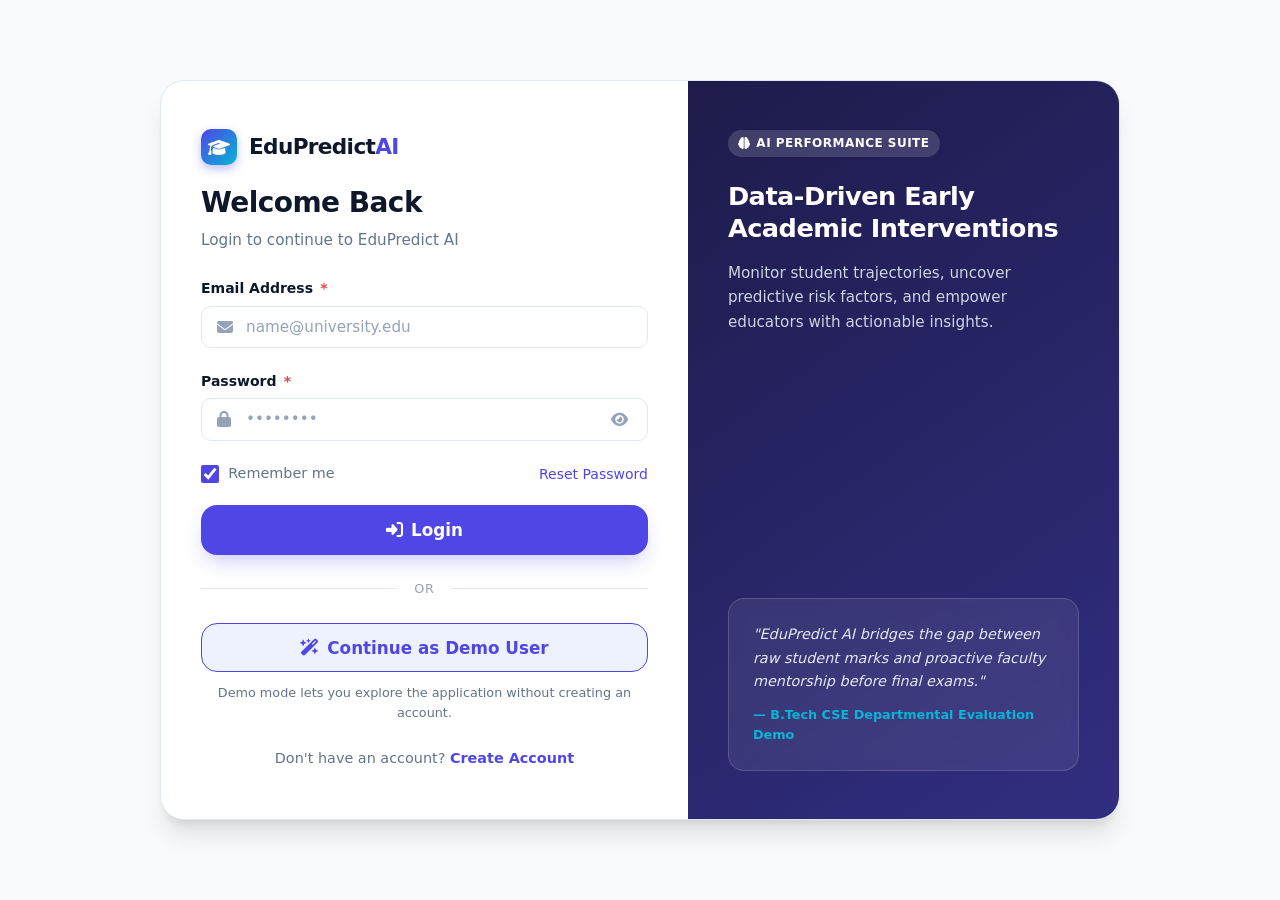
==== predict.html @ 9a70016c "Initial commit: Complete EduPredict AI platform with ML inference, persistent auth, dashboard, and d" ====
<!DOCTYPE html>
<html lang="en">
<head>
  <meta charset="UTF-8">
  <meta name="viewport" content="width=device-width, initial-scale=1.0">
  <meta name="description" content="EduPredict AI — Student Academic Performance Prediction Form">
  <title>Student Prediction — EduPredict AI</title>
  
  <!-- Typography & Icons -->
  <link rel="preconnect" href="https://fonts.googleapis.com">
  <link rel="preconnect" href="https://fonts.gstatic.com" crossorigin>
  <link href="https://fonts.googleapis.com/css2?family=Inter:wght@300;400;500;600;700&family=Outfit:wght@600;700;800&display=swap" rel="stylesheet">
  <link rel="stylesheet" href="https://cdnjs.cloudflare.com/ajax/libs/font-awesome/6.5.1/css/all.min.css">
  
  <!-- CSS Stylesheets -->
  <link rel="stylesheet" href="css/style.css">
  <link rel="stylesheet" href="css/dashboard.css">
</head>
<body>

  <div class="app-layout">
    
    <!-- Sidebar -->
    <aside class="app-sidebar">
      <div class="sidebar-header">
        <a href="index.html" class="brand-logo">
          <div class="brand-icon"><i class="fa-solid fa-graduation-cap"></i></div>
          <span>EduPredict<span class="highlight">AI</span></span>
        </a>
      </div>

      <nav class="sidebar-nav">
        <span class="nav-section-title">Main Menu</span>
        <a href="dashboard.html" class="sidebar-nav-item">
          <i class="fa-solid fa-chart-pie"></i>
          <span>Dashboard</span>
        </a>
        <a href="predict.html" class="sidebar-nav-item active">
          <i class="fa-solid fa-wand-magic-sparkles"></i>
          <span>New Prediction</span>
        </a>
        <a href="history.html" class="sidebar-nav-item">
          <i class="fa-solid fa-clock-rotate-left"></i>
          <span>Prediction History</span>
        </a>

        <span class="nav-section-title">Account & System</span>
        <a href="profile.html" class="sidebar-nav-item">
          <i class="fa-solid fa-user-gear"></i>
          <span>Profile & Settings</span>
        </a>
        <a href="about.html" class="sidebar-nav-item">
          <i class="fa-solid fa-circle-info"></i>
          <span>About Model</span>
        </a>
        <a href="login.html" class="sidebar-nav-item logout-trigger-btn">
          <i class="fa-solid fa-arrow-right-from-bracket"></i>
          <span>Logout</span>
        </a>
      </nav>

      <div class="sidebar-footer">
        <a href="profile.html" class="user-snippet" title="Click to view Account Details">
          <div class="user-avatar">SM</div>
          <div class="user-meta">
            <div class="user-meta-name user-display-name">Dr. Sarah Mitchell</div>
            <div class="user-meta-role user-display-role">Faculty Advisor</div>
          </div>
          <i class="fa-solid fa-chevron-right" style="font-size: 0.75rem; color: var(--text-muted); margin-left: auto;"></i>
        </a>
      </div>
    </aside>

    <!-- Main Form Content -->
    <main class="app-main">
      
      <!-- Topbar -->
      <header class="app-topbar">
        <div class="topbar-left">
          <button class="sidebar-toggle-btn" id="sidebarToggleBtn" aria-label="Toggle sidebar menu">
            <i class="fa-solid fa-bars"></i>
          </button>
          <div class="topbar-title">Student Performance Prediction</div>
        </div>

        <div class="topbar-right">
          <button class="theme-toggle-btn" aria-label="Toggle dark theme" title="Toggle Theme">
            <i class="fa-solid fa-moon"></i>
          </button>
          <a href="history.html" class="btn btn-secondary btn-sm">
            <i class="fa-solid fa-clock-rotate-left"></i> History
          </a>
        </div>
      </header>

      <!-- Form Content Container -->
      <div class="app-content">
        
        <div class="page-header">
          <div class="page-header-text">
            <div style="display: flex; align-items: center; gap: 0.75rem; margin-bottom: 0.35rem;">
              <h1>Student Performance Prediction</h1>
              <div id="mlBackendBadge" class="badge badge-pill badge-neutral" style="font-size: 0.75rem; display: inline-flex; align-items: center; gap: 0.4rem; padding: 0.25rem 0.65rem;">
                <i class="fa-solid fa-circle-notch fa-spin" style="font-size: 0.65rem;"></i> Checking ML Backend...
              </div>
            </div>
            <p>Input academic, demographic, and behavioral metrics to generate a Scikit-learn ML Exam Score prediction.</p>
          </div>
          
          <!-- Presets & Clear Controls -->
          <div style="display: flex; gap: 0.5rem; align-items: center; flex-wrap: wrap;">
            <span style="font-size: 0.8rem; color: var(--text-muted); font-weight: 600;">Demo Presets:</span>
            <button type="button" class="btn btn-secondary btn-sm" id="presetHighPerformer">
              <i class="fa-solid fa-star" style="color: var(--success);"></i> High Performer (90%+)
            </button>
            <button type="button" class="btn btn-secondary btn-sm" id="presetAveragePerformer">
              <i class="fa-solid fa-thumbs-up" style="color: var(--primary);"></i> Good Performer (75%+)
            </button>
            <button type="button" class="btn btn-secondary btn-sm" id="presetAtRisk">
              <i class="fa-solid fa-triangle-exclamation" style="color: var(--danger);"></i> Academic Support (&lt;60%)
            </button>
            <button type="button" class="btn btn-secondary btn-sm" id="presetClearToZero" style="color: var(--danger); border-color: rgba(239, 68, 68, 0.4); background: rgba(239, 68, 68, 0.06);">
              <i class="fa-solid fa-eraser"></i> Clear All / Set to Zero
            </button>
          </div>
        </div>

        <!-- 19-Feature Prediction Form -->
        <div class="prediction-form-card">
          <form id="predictionForm" novalidate>
            
            <!-- SECTION 1: STUDENT IDENTIFICATION & DEMOGRAPHICS -->
            <div class="form-section-block">
              <div class="section-block-title">
                <span class="section-badge">1</span>
                <span>Student Identity & Demographics</span>
              </div>
              <div class="section-block-subtitle">Student identification for record keeping and gender feature</div>

              <div class="form-grid-3">
                <div class="form-group">
                  <label for="studentName" class="form-label">Student Full Name <span class="required">*</span></label>
                  <div class="input-icon-wrapper">
                    <i class="fa-solid fa-user input-icon"></i>
                    <input type="text" id="studentName" class="form-control" placeholder="Enter student full name (e.g. Sophia Chen)" required>
                  </div>
                  <div class="invalid-feedback">Student name must be at least 2 characters.</div>
                </div>

                <div class="form-group">
                  <label for="gradeClass" class="form-label">Class / Semester <span class="required">*</span></label>
                  <div class="input-icon-wrapper">
                    <i class="fa-solid fa-graduation-cap input-icon"></i>
                    <input type="text" id="gradeClass" class="form-control" placeholder="e.g. B.Tech CSE - 6th Sem" required>
                  </div>
                  <div class="invalid-feedback">Please provide the grade or semester.</div>
                </div>

                <div class="form-group">
                  <label for="Gender" class="form-label">Gender (Feature 19) <span class="required">*</span></label>
                  <select id="Gender" class="form-control" required>
                    <option value="Female">Female</option>
                    <option value="Male" selected>Male</option>
                  </select>
                  <span class="form-helper">Demographic attribute</span>
                </div>
              </div>
            </div>

            <!-- SECTION 2: ACADEMIC & TIME ALLOCATION METRICS -->
            <div class="form-section-block">
              <div class="section-block-title">
                <span class="section-badge">2</span>
                <span>Core Academic & Time Allocation Metrics</span>
              </div>
              <div class="section-block-subtitle">Quantitative inputs evaluated by the ML regression engine</div>

              <div class="form-grid-3">
                <!-- 1. Hours Studied -->
                <div class="form-group">
                  <div class="range-slider-header">
                    <label for="Hours_Studied" class="form-label" style="margin-bottom: 0;">Hours Studied (Weekly) <span class="required">*</span></label>
                    <span class="slider-val-display" id="studyTimeDisplay">0 hrs/week</span>
                  </div>
                  <input type="range" id="studyTimeRange" class="custom-range-slider" min="0" max="50" value="0">
                  <input type="number" id="Hours_Studied" class="form-control" min="0" max="50" value="0" style="margin-top: 0.5rem;" required>
                  <span class="form-helper">Self-study hours outside lectures (0 - 50 hrs/wk)</span>
                  <div class="invalid-feedback">Hours studied must be between 0 and 50.</div>
                </div>

                <!-- 2. Attendance -->
                <div class="form-group">
                  <div class="range-slider-header">
                    <label for="Attendance" class="form-label" style="margin-bottom: 0;">Attendance (%) <span class="required">*</span></label>
                    <span class="slider-val-display" id="attendanceDisplay">0%</span>
                  </div>
                  <input type="range" id="attendanceRange" class="custom-range-slider" min="0" max="100" value="0">
                  <input type="number" id="Attendance" class="form-control" min="0" max="100" value="0" style="margin-top: 0.5rem;" required>
                  <span class="form-helper">Lecture attendance percentage (0 - 100%)</span>
                  <div class="invalid-feedback">Attendance must be between 0% and 100%.</div>
                </div>

                <!-- 7. Previous Scores -->
                <div class="form-group">
                  <div class="range-slider-header">
                    <label for="Previous_Scores" class="form-label" style="margin-bottom: 0;">Previous Scores (%) <span class="required">*</span></label>
                    <span class="slider-val-display" id="previousScoreDisplay">0%</span>
                  </div>
                  <input type="range" id="previousScoreRange" class="custom-range-slider" min="0" max="100" value="0">
                  <input type="number" id="Previous_Scores" class="form-control" min="0" max="100" value="0" style="margin-top: 0.5rem;" required>
                  <span class="form-helper">Prior examination/prerequisite score (0 - 100)</span>
                  <div class="invalid-feedback">Score must be between 0 and 100.</div>
                </div>
              </div>

              <div class="form-grid-3">
                <!-- 10. Tutoring Sessions -->
                <div class="form-group">
                  <label for="Tutoring_Sessions" class="form-label">Tutoring Sessions / Month <span class="required">*</span></label>
                  <input type="number" id="Tutoring_Sessions" class="form-control" min="0" max="10" value="0" required>
                  <span class="form-helper">Monthly remedial or tutoring hours (0 - 10)</span>
                  <div class="invalid-feedback">Enter a number between 0 and 10.</div>
                </div>
                  <span class="form-helper">Monthly remedial or tutoring hours (0 - 10)</span>
                  <div class="invalid-feedback">Enter a number between 0 and 10.</div>
                </div>

                <!-- 6. Sleep Hours -->
                <div class="form-group">
                  <label for="Sleep_Hours" class="form-label">Sleep Hours / Day <span class="required">*</span></label>
                  <input type="number" id="Sleep_Hours" class="form-control" min="4" max="12" step="0.5" value="7.5" required>
                  <span class="form-helper">Daily sleep duration (4 - 12 hours)</span>
                  <div class="invalid-feedback">Sleep hours must be between 4 and 12.</div>
                </div>

                <!-- 15. Physical Activity -->
                <div class="form-group">
                  <label for="Physical_Activity" class="form-label">Physical Activity (hrs/wk) <span class="required">*</span></label>
                  <input type="number" id="Physical_Activity" class="form-control" min="0" max="20" step="0.5" value="5.0" required>
                  <span class="form-helper">Weekly sports and exercise hours (0 - 20)</span>
                  <div class="invalid-feedback">Enter hours between 0 and 20.</div>
                </div>
              </div>
            </div>

            <!-- SECTION 3: LEARNING ENVIRONMENT & INSTITUTIONAL FACTORS -->
            <div class="form-section-block">
              <div class="section-block-title">
                <span class="section-badge">3</span>
                <span>Learning Environment & Institutional Quality</span>
              </div>
              <div class="section-block-subtitle">Resources, teacher quality, school type, and internet accessibility</div>

              <div class="form-grid-4">
                <!-- 4. Access to Resources -->
                <div class="form-group">
                  <label for="Access_to_Resources" class="form-label">Access to Resources <span class="required">*</span></label>
                  <select id="Access_to_Resources" class="form-control" required>
                    <option value="High" selected>High (Books, Labs, Tools)</option>
                    <option value="Medium">Medium (Standard)</option>
                    <option value="Low">Low (Restricted)</option>
                  </select>
                </div>

                <!-- 12. Teacher Quality -->
                <div class="form-group">
                  <label for="Teacher_Quality" class="form-label">Teacher Quality <span class="required">*</span></label>
                  <select id="Teacher_Quality" class="form-control" required>
                    <option value="High" selected>High (Experienced Faculty)</option>
                    <option value="Medium">Medium (Standard)</option>
                    <option value="Low">Low (Limited Support)</option>
                  </select>
                </div>

                <!-- 13. School Type -->
                <div class="form-group">
                  <label for="School_Type" class="form-label">School Type <span class="required">*</span></label>
                  <select id="School_Type" class="form-control" required>
                    <option value="Public">Public</option>
                    <option value="Private" selected>Private</option>
                  </select>
                </div>

                <!-- 9. Internet Access -->
                <div class="form-group">
                  <label for="Internet_Access" class="form-label">Internet Access <span class="required">*</span></label>
                  <select id="Internet_Access" class="form-control" required>
                    <option value="Yes" selected>Yes (High Speed)</option>
                    <option value="No">No (Limited/None)</option>
                  </select>
                </div>
              </div>
            </div>

            <!-- SECTION 4: BEHAVIORAL & SOCIOECONOMIC FACTORS -->
            <div class="form-section-block">
              <div class="section-block-title">
                <span class="section-badge">4</span>
                <span>Behavioral, Support & Socioeconomic Factors</span>
              </div>
              <div class="section-block-subtitle">Motivation, family involvement, peer environment, and distance factors</div>

              <div class="form-grid-4">
                <!-- 8. Motivation Level -->
                <div class="form-group">
                  <label for="Motivation_Level" class="form-label">Motivation Level <span class="required">*</span></label>
                  <select id="Motivation_Level" class="form-control" required>
                    <option value="High" selected>High</option>
                    <option value="Medium">Medium</option>
                    <option value="Low">Low</option>
                  </select>
                </div>

                <!-- 3. Parental Involvement -->
                <div class="form-group">
                  <label for="Parental_Involvement" class="form-label">Parental Involvement <span class="required">*</span></label>
                  <select id="Parental_Involvement" class="form-control" required>
                    <option value="High" selected>High Support</option>
                    <option value="Medium">Medium Support</option>
                    <option value="Low">Low Support</option>
                  </select>
                </div>

                <!-- 17. Parental Education Level -->
                <div class="form-group">
                  <label for="Parental_Education_Level" class="form-label">Parent Education <span class="required">*</span></label>
                  <select id="Parental_Education_Level" class="form-control" required>
                    <option value="Postgraduate" selected>Postgraduate</option>
                    <option value="College">College</option>
                    <option value="High School">High School</option>
                  </select>
                </div>

                <!-- 11. Family Income -->
                <div class="form-group">
                  <label for="Family_Income" class="form-label">Family Income <span class="required">*</span></label>
                  <select id="Family_Income" class="form-control" required>
                    <option value="High">High</option>
                    <option value="Medium" selected>Medium</option>
                    <option value="Low">Low</option>
                  </select>
                </div>
              </div>

              <div class="form-grid-4" style="margin-top: 1rem;">
                <!-- 14. Peer Influence -->
                <div class="form-group">
                  <label for="Peer_Influence" class="form-label">Peer Influence <span class="required">*</span></label>
                  <select id="Peer_Influence" class="form-control" required>
                    <option value="Positive" selected>Positive (Study Group)</option>
                    <option value="Neutral">Neutral</option>
                    <option value="Negative">Negative (Distractions)</option>
                  </select>
                </div>

                <!-- 5. Extracurricular Activities -->
                <div class="form-group">
                  <label for="Extracurricular_Activities" class="form-label">Extracurriculars <span class="required">*</span></label>
                  <select id="Extracurricular_Activities" class="form-control" required>
                    <option value="Yes" selected>Yes (Active)</option>
                    <option value="No">No (None)</option>
                  </select>
                </div>

                <!-- 16. Learning Disabilities -->
                <div class="form-group">
                  <label for="Learning_Disabilities" class="form-label">Learning Disabilities <span class="required">*</span></label>
                  <select id="Learning_Disabilities" class="form-control" required>
                    <option value="No" selected>No</option>
                    <option value="Yes">Yes (Special Support)</option>
                  </select>
                </div>

                <!-- 18. Distance from Home -->
                <div class="form-group">
                  <label for="Distance_from_Home" class="form-label">Distance from Campus <span class="required">*</span></label>
                  <select id="Distance_from_Home" class="form-control" required>
                    <option value="Near" selected>Near (&lt; 5 km)</option>
                    <option value="Moderate">Moderate (5 - 15 km)</option>
                    <option value="Far">Far (&gt; 15 km)</option>
                  </select>
                </div>
              </div>
            </div>

            <!-- Form Actions -->
            <div style="display: flex; align-items: center; justify-content: flex-end; gap: 1rem; margin-top: 1.5rem;">
              <button type="button" class="btn btn-secondary" id="resetFormBtn">
                <i class="fa-solid fa-rotate-left"></i> Reset Form
              </button>
              <button type="submit" class="btn btn-primary btn-lg" id="submitPredictBtn">
                <i class="fa-solid fa-brain"></i> Predict Exam Score
              </button>
            </div>

          </form>
        </div>

      </div>
    </main>

  </div>

  <!-- Animated ML Processing Screen Overlay -->
  <div class="predict-loading-overlay" id="predictLoadingOverlay">
    <div class="ai-pulse-spinner">
      <i class="fa-solid fa-brain"></i>
    </div>
    <h3 style="color: #ffffff; font-size: 1.5rem; margin-bottom: 0.5rem;">Running Scikit-learn Pipeline</h3>
    <p style="color: #94a3b8; font-size: 0.95rem; margin-bottom: 1.5rem;">Transforming 19 features and calculating predicted Exam Score</p>

    <ul class="loading-step-list">
      <li class="loading-step-item" id="loadStep1">
        <i class="fa-solid fa-spinner fa-spin"></i>
        <span>Preprocessing feature vectors & ColumnTransformer scaling...</span>
      </li>
      <li class="loading-step-item" id="loadStep2">
        <i class="fa-regular fa-circle"></i>
        <span>Evaluating Ridge/Linear regression ML model...</span>
      </li>
      <li class="loading-step-item" id="loadStep3">
        <i class="fa-regular fa-circle"></i>
        <span>Generating pedagogical recommendations & risk categorization...</span>
      </li>
    </ul>
  </div>

  <!-- Scripts -->
  <script src="js/api.js?v=2.2"></script>
  <script src="js/auth.js?v=2.2"></script>
  <script src="js/app.js?v=2.2"></script>
  <script src="js/prediction.js?v=2.2"></script>
</body>
</html>
---- css/style.css ----
/* ==========================================================================
   EDUPREDICT AI — GLOBAL DESIGN SYSTEM & STYLES
   Turn Student Data into Academic Insights
   ========================================================================== */

/* --- CSS Variables & Design Tokens --- */
:root {
  /* Brand Color Palette */
  --primary: #4f46e5;         /* Deep Indigo */
  --primary-hover: #4338ca;
  --primary-light: #eef2ff;
  --primary-glow: rgba(79, 70, 229, 0.18);
  
  --accent: #06b6d4;          /* Electric Cyan */
  --accent-light: #ecfeff;
  
  /* Semantic Status Colors */
  --success: #10b981;         /* Emerald - Excellent */
  --success-bg: #ecfdf5;
  --success-border: #a7f3d0;
  
  --info: #3b82f6;            /* Blue - Good */
  --info-bg: #eff6ff;
  --info-border: #bfdbfe;
  
  --warning: #f59e0b;         /* Amber - Average */
  --warning-bg: #fffbeb;
  --warning-border: #fde68a;
  
  --danger: #ef4444;          /* Rose - Needs Attention */
  --danger-bg: #fef2f2;
  --danger-border: #fecaca;
  
  /* Neutrals (Light Mode Default) */
  --bg-body: #f8fafc;
  --bg-surface: #ffffff;
  --bg-surface-elevated: #ffffff;
  --bg-subtle: #f1f5f9;
  --bg-muted: #e2e8f0;
  
  --text-main: #0f172a;       /* Slate 900 */
  --text-muted: #64748b;      /* Slate 500 */
  --text-subtle: #94a3b8;     /* Slate 400 */
  --text-inverse: #ffffff;
  
  --border-light: #e2e8f0;
  --border-medium: #cbd5e1;
  --border-focus: #818cf8;
  
  /* Elevation & Shadows */
  --shadow-xs: 0 1px 2px 0 rgba(0, 0, 0, 0.05);
  --shadow-sm: 0 1px 3px 0 rgba(0, 0, 0, 0.1), 0 1px 2px -1px rgba(0, 0, 0, 0.1);
  --shadow-md: 0 4px 6px -1px rgba(0, 0, 0, 0.1), 0 2px 4px -2px rgba(0, 0, 0, 0.1);
  --shadow-lg: 0 10px 15px -3px rgba(0, 0, 0, 0.1), 0 4px 6px -4px rgba(0, 0, 0, 0.1);
  --shadow-xl: 0 20px 25px -5px rgba(0, 0, 0, 0.1), 0 8px 10px -6px rgba(0, 0, 0, 0.1);
  --shadow-primary: 0 10px 20px -5px rgba(79, 70, 229, 0.3);
  
  /* Typography */
  --font-sans: 'Inter', system-ui, -apple-system, BlinkMacSystemFont, 'Segoe UI', Roboto, Oxygen, Ubuntu, Cantarell, sans-serif;
  --font-heading: 'Outfit', 'Inter', system-ui, sans-serif;
  
  /* Layout Sizing */
  --radius-sm: 6px;
  --radius-md: 10px;
  --radius-lg: 16px;
  --radius-xl: 24px;
  --radius-full: 9999px;
  
  --header-height: 72px;
  --sidebar-width: 260px;
  --max-width: 1240px;
  
  --transition-fast: 0.15s ease;
  --transition-base: 0.25s ease;
  --transition-smooth: 0.35s cubic-bezier(0.16, 1, 0.3, 1);
}

/* --- Dark Theme Overrides --- */
[data-theme="dark"] {
  --bg-body: #090d16;
  --bg-surface: #111827;
  --bg-surface-elevated: #1e293b;
  --bg-subtle: #1f293d;
  --bg-muted: #334155;
  
  --text-main: #f8fafc;
  --text-muted: #94a3b8;
  --text-subtle: #64748b;
  
  --border-light: #1e293b;
  --border-medium: #334155;
  --border-focus: #6366f1;
  
  --primary-light: rgba(79, 70, 229, 0.2);
  --accent-light: rgba(6, 182, 212, 0.15);
  
  --success-bg: rgba(16, 185, 129, 0.15);
  --success-border: rgba(16, 185, 129, 0.3);
  
  --info-bg: rgba(59, 130, 246, 0.15);
  --info-border: rgba(59, 130, 246, 0.3);
  
  --warning-bg: rgba(245, 158, 11, 0.15);
  --warning-border: rgba(245, 158, 11, 0.3);
  
  --danger-bg: rgba(239, 68, 68, 0.15);
  --danger-border: rgba(239, 68, 68, 0.3);
  
  --shadow-sm: 0 1px 3px 0 rgba(0, 0, 0, 0.4);
  --shadow-md: 0 4px 6px -1px rgba(0, 0, 0, 0.5);
  --shadow-lg: 0 10px 15px -3px rgba(0, 0, 0, 0.6);
}

/* --- Base Reset & Global Styles --- */
*, *::before, *::after {
  box-sizing: border-box;
  margin: 0;
  padding: 0;
}

html {
  font-size: 16px;
  scroll-behavior: smooth;
}

body {
  font-family: var(--font-sans);
  background-color: var(--bg-body);
  color: var(--text-main);
  line-height: 1.6;
  -webkit-font-smoothing: antialiased;
  -moz-osx-font-smoothing: grayscale;
  min-height: 100vh;
  display: flex;
  flex-direction: column;
  transition: background-color var(--transition-base), color var(--transition-base);
}

img, svg {
  display: block;
  max-width: 100%;
}

a {
  color: var(--primary);
  text-decoration: none;
  transition: color var(--transition-fast);
}

a:hover {
  color: var(--primary-hover);
}

h1, h2, h3, h4, h5, h6 {
  font-family: var(--font-heading);
  color: var(--text-main);
  line-height: 1.25;
  font-weight: 700;
  letter-spacing: -0.02em;
}

h1 { font-size: 2.75rem; }
h2 { font-size: 2rem; }
h3 { font-size: 1.5rem; }
h4 { font-size: 1.25rem; }
h5 { font-size: 1.1rem; }
h6 { font-size: 0.95rem; }

p {
  color: var(--text-muted);
}

/* --- Layout Container --- */
.container {
  width: 100%;
  max-width: var(--max-width);
  margin-left: auto;
  margin-right: auto;
  padding-left: 1.5rem;
  padding-right: 1.5rem;
}

.container-narrow {
  max-width: 800px;
}

/* --- Navigation Bar (Public) --- */
.navbar {
  position: sticky;
  top: 0;
  z-index: 100;
  height: var(--header-height);
  background-color: rgba(255, 255, 255, 0.85);
  backdrop-filter: blur(12px);
  -webkit-backdrop-filter: blur(12px);
  border-bottom: 1px solid var(--border-light);
  transition: background-color var(--transition-base), border-color var(--transition-base);
}

[data-theme="dark"] .navbar {
  background-color: rgba(17, 24, 39, 0.85);
}

.navbar .nav-container {
  display: flex;
  align-items: center;
  justify-content: space-between;
  height: 100%;
}

.brand-logo {
  display: flex;
  align-items: center;
  gap: 0.75rem;
  font-family: var(--font-heading);
  font-size: 1.35rem;
  font-weight: 800;
  color: var(--text-main);
  letter-spacing: -0.03em;
}

.brand-icon {
  width: 36px;
  height: 36px;
  background: linear-gradient(135deg, var(--primary), var(--accent));
  color: #ffffff;
  border-radius: var(--radius-md);
  display: flex;
  align-items: center;
  justify-content: center;
  font-size: 1.1rem;
  box-shadow: 0 4px 10px rgba(79, 70, 229, 0.35);
}

.brand-logo span.highlight {
  color: var(--primary);
}

.nav-links {
  display: flex;
  align-items: center;
  gap: 2rem;
  list-style: none;
}

.nav-link {
  font-weight: 500;
  font-size: 0.95rem;
  color: var(--text-muted);
  position: relative;
  padding: 0.25rem 0;
}

.nav-link:hover, .nav-link.active {
  color: var(--primary);
}

.nav-link.active::after {
  content: '';
  position: absolute;
  bottom: -4px;
  left: 0;
  right: 0;
  height: 2px;
  background-color: var(--primary);
  border-radius: var(--radius-full);
}

.nav-actions {
  display: flex;
  align-items: center;
  gap: 1rem;
}

.mobile-menu-btn {
  display: none;
  background: none;
  border: none;
  color: var(--text-main);
  font-size: 1.5rem;
  cursor: pointer;
  padding: 0.5rem;
}

/* --- Buttons --- */
.btn {
  display: inline-flex;
  align-items: center;
  justify-content: center;
  gap: 0.5rem;
  font-family: var(--font-sans);
  font-size: 0.95rem;
  font-weight: 600;
  padding: 0.65rem 1.35rem;
  border-radius: var(--radius-md);
  border: 1px solid transparent;
  cursor: pointer;
  transition: all var(--transition-fast);
  text-align: center;
  white-space: nowrap;
  user-select: none;
}

.btn:disabled {
  opacity: 0.6;
  cursor: not-allowed;
  pointer-events: none;
}

.btn-primary {
  background-color: var(--primary);
  color: #ffffff;
  box-shadow: var(--shadow-primary);
}

.btn-primary:hover {
  background-color: var(--primary-hover);
  color: #ffffff;
  transform: translateY(-1px);
  box-shadow: 0 12px 24px -6px rgba(79, 70, 229, 0.4);
}

.btn-secondary {
  background-color: var(--bg-surface);
  color: var(--text-main);
  border-color: var(--border-medium);
}

.btn-secondary:hover {
  background-color: var(--bg-subtle);
  border-color: var(--border-focus);
  color: var(--primary);
}

.btn-outline {
  background-color: transparent;
  color: var(--primary);
  border-color: var(--primary);
}

.btn-outline:hover {
  background-color: var(--primary-light);
}

.btn-danger {
  background-color: var(--danger);
  color: #ffffff;
}

.btn-danger:hover {
  background-color: #dc2626;
  color: #ffffff;
}

.btn-ghost {
  background-color: transparent;
  color: var(--text-muted);
  border-color: transparent;
}

.btn-ghost:hover {
  background-color: var(--bg-subtle);
  color: var(--text-main);
}

.btn-sm {
  font-size: 0.85rem;
  padding: 0.4rem 0.85rem;
  border-radius: var(--radius-sm);
}

.btn-lg {
  font-size: 1.05rem;
  padding: 0.85rem 1.85rem;
  border-radius: var(--radius-lg);
}

.btn-block {
  width: 100%;
}

.btn-icon-only {
  padding: 0.65rem;
  border-radius: var(--radius-md);
}

/* --- Theme Toggle Button --- */
.theme-toggle-btn {
  background: var(--bg-subtle);
  border: 1px solid var(--border-light);
  color: var(--text-muted);
  width: 40px;
  height: 40px;
  border-radius: var(--radius-md);
  display: flex;
  align-items: center;
  justify-content: center;
  cursor: pointer;
  font-size: 1rem;
  transition: all var(--transition-fast);
}

.theme-toggle-btn:hover {
  color: var(--primary);
  border-color: var(--border-medium);
  background: var(--bg-muted);
}

/* --- Badges & Chips --- */
.badge {
  display: inline-flex;
  align-items: center;
  gap: 0.35rem;
  font-size: 0.75rem;
  font-weight: 700;
  padding: 0.25rem 0.65rem;
  border-radius: var(--radius-full);
  text-transform: uppercase;
  letter-spacing: 0.04em;
}

.badge-excellent {
  background-color: var(--success-bg);
  color: var(--success);
  border: 1px solid var(--success-border);
}

.badge-good {
  background-color: var(--info-bg);
  color: var(--info);
  border: 1px solid var(--info-border);
}

.badge-average {
  background-color: var(--warning-bg);
  color: var(--warning);
  border: 1px solid var(--warning-border);
}

.badge-danger, .badge-needs-attention {
  background-color: var(--danger-bg);
  color: var(--danger);
  border: 1px solid var(--danger-border);
}

.badge-neutral {
  background-color: var(--bg-subtle);
  color: var(--text-muted);
  border: 1px solid var(--border-light);
}

.badge-pill {
  border-radius: var(--radius-full);
}

/* --- Cards --- */
.card {
  background-color: var(--bg-surface);
  border: 1px solid var(--border-light);
  border-radius: var(--radius-lg);
  padding: 1.75rem;
  box-shadow: var(--shadow-sm);
  transition: transform var(--transition-base), box-shadow var(--transition-base), border-color var(--transition-base);
}

.card:hover {
  border-color: var(--border-medium);
}

.card-hover:hover {
  transform: translateY(-4px);
  box-shadow: var(--shadow-lg);
  border-color: var(--border-focus);
}

.card-header {
  display: flex;
  align-items: center;
  justify-content: space-between;
  margin-bottom: 1.25rem;
  padding-bottom: 1rem;
  border-bottom: 1px solid var(--border-light);
}

.card-title {
  font-size: 1.2rem;
  font-weight: 700;
}

/* --- Form Controls --- */
.form-group {
  margin-bottom: 1.35rem;
  position: relative;
}

.form-label {
  display: block;
  font-size: 0.875rem;
  font-weight: 600;
  color: var(--text-main);
  margin-bottom: 0.4rem;
}

.form-label .required {
  color: var(--danger);
  margin-left: 0.15rem;
}

.form-helper {
  display: block;
  font-size: 0.775rem;
  color: var(--text-subtle);
  margin-top: 0.35rem;
}

.form-control {
  width: 100%;
  font-family: var(--font-sans);
  font-size: 0.95rem;
  color: var(--text-main);
  background-color: var(--bg-surface);
  border: 1.5px solid var(--border-light);
  border-radius: var(--radius-md);
  padding: 0.7rem 1rem;
  outline: none;
  transition: border-color var(--transition-fast), box-shadow var(--transition-fast), background-color var(--transition-fast);
}

.form-control:focus {
  border-color: var(--primary);
  box-shadow: 0 0 0 3px var(--primary-glow);
}

.form-control::placeholder {
  color: var(--text-subtle);
}

.form-control.is-invalid {
  border-color: var(--danger);
}

.form-control.is-invalid:focus {
  box-shadow: 0 0 0 3px rgba(239, 68, 68, 0.2);
}

.invalid-feedback {
  display: none;
  font-size: 0.775rem;
  color: var(--danger);
  margin-top: 0.35rem;
  font-weight: 500;
}

.is-invalid ~ .invalid-feedback {
  display: block;
}

.input-icon-wrapper {
  position: relative;
}

.input-icon-wrapper .input-icon {
  position: absolute;
  left: 1rem;
  top: 50%;
  transform: translateY(-50%);
  color: var(--text-subtle);
  pointer-events: none;
}

.input-icon-wrapper .form-control {
  padding-left: 2.75rem;
}

.input-icon-wrapper .input-action-btn {
  position: absolute;
  right: 0.75rem;
  top: 50%;
  transform: translateY(-50%);
  background: none;
  border: none;
  color: var(--text-subtle);
  cursor: pointer;
  padding: 0.25rem 0.5rem;
  font-size: 0.95rem;
}

.input-icon-wrapper .input-action-btn:hover {
  color: var(--text-main);
}

/* --- Radio & Checkbox Styles --- */
.custom-checkbox, .custom-radio {
  display: flex;
  align-items: center;
  gap: 0.6rem;
  cursor: pointer;
  user-select: none;
  font-size: 0.9rem;
  color: var(--text-muted);
}

.custom-checkbox input, .custom-radio input {
  accent-color: var(--primary);
  width: 1.1rem;
  height: 1.1rem;
  cursor: pointer;
}

.radio-group-grid {
  display: grid;
  grid-template-columns: repeat(auto-fit, minmax(130px, 1fr));
  gap: 0.75rem;
}

.radio-card {
  position: relative;
  display: flex;
  flex-direction: column;
  align-items: center;
  justify-content: center;
  padding: 0.85rem 1rem;
  border: 1.5px solid var(--border-light);
  border-radius: var(--radius-md);
  background-color: var(--bg-surface);
  cursor: pointer;
  transition: all var(--transition-fast);
  text-align: center;
  font-size: 0.9rem;
  font-weight: 500;
}

.radio-card input {
  position: absolute;
  opacity: 0;
  pointer-events: none;
}

.radio-card:hover {
  border-color: var(--border-medium);
  background-color: var(--bg-subtle);
}

.radio-card.selected, .radio-card input:checked + .radio-card-content, .radio-card:has(input:checked) {
  border-color: var(--primary);
  background-color: var(--primary-light);
  color: var(--primary);
  font-weight: 600;
}

/* --- Hero Section Styles --- */
.hero-section {
  padding: 5.5rem 0 4.5rem;
  position: relative;
  overflow: hidden;
}

.hero-grid {
  display: grid;
  grid-template-columns: 1.1fr 0.9fr;
  gap: 3.5rem;
  align-items: center;
}

.hero-pill {
  display: inline-flex;
  align-items: center;
  gap: 0.5rem;
  background-color: var(--primary-light);
  color: var(--primary);
  border: 1px solid rgba(79, 70, 229, 0.2);
  padding: 0.35rem 0.85rem;
  border-radius: var(--radius-full);
  font-size: 0.85rem;
  font-weight: 600;
  margin-bottom: 1.5rem;
}

.hero-headline {
  font-size: 3.25rem;
  font-weight: 800;
  line-height: 1.15;
  margin-bottom: 1.25rem;
  letter-spacing: -0.03em;
}

.hero-headline .text-gradient {
  background: linear-gradient(135deg, var(--primary) 0%, var(--accent) 100%);
  -webkit-background-clip: text;
  -webkit-text-fill-color: transparent;
}

.hero-subheadline {
  font-size: 1.15rem;
  color: var(--text-muted);
  margin-bottom: 2rem;
  line-height: 1.65;
  max-width: 540px;
}

.hero-actions {
  display: flex;
  align-items: center;
  gap: 1rem;
  margin-bottom: 2.25rem;
  flex-wrap: wrap;
}

.hero-trust {
  display: flex;
  align-items: center;
  gap: 0.65rem;
  font-size: 0.85rem;
  color: var(--text-muted);
}

.hero-trust i {
  color: var(--success);
}

.hero-visual-card {
  position: relative;
  background: linear-gradient(145deg, var(--bg-surface), var(--bg-subtle));
  border: 1px solid var(--border-light);
  border-radius: var(--radius-xl);
  padding: 2rem;
  box-shadow: var(--shadow-xl);
}

.hero-visual-preview {
  background: var(--bg-surface);
  border: 1px solid var(--border-light);
  border-radius: var(--radius-lg);
  padding: 1.5rem;
  box-shadow: var(--shadow-md);
}

.preview-metric-row {
  display: grid;
  grid-template-columns: repeat(3, 1fr);
  gap: 1rem;
  margin-bottom: 1.5rem;
}

.preview-stat {
  background: var(--bg-subtle);
  padding: 0.85rem;
  border-radius: var(--radius-md);
  text-align: center;
}

.preview-stat .stat-num {
  font-size: 1.25rem;
  font-weight: 700;
  color: var(--text-main);
  display: block;
}

.preview-stat .stat-lbl {
  font-size: 0.75rem;
  color: var(--text-muted);
}

/* --- Section Global Structure --- */
.section {
  padding: 5rem 0;
}

.section-alt {
  background-color: var(--bg-subtle);
}

.section-header {
  text-align: center;
  max-width: 680px;
  margin: 0 auto 3.5rem;
}

.section-header .section-tag {
  color: var(--primary);
  font-size: 0.85rem;
  font-weight: 700;
  text-transform: uppercase;
  letter-spacing: 0.08em;
  margin-bottom: 0.5rem;
  display: block;
}

.section-header .section-title {
  font-size: 2.25rem;
  margin-bottom: 0.85rem;
}

.section-header .section-desc {
  font-size: 1.05rem;
  color: var(--text-muted);
}

/* --- Feature Grid --- */
.features-grid {
  display: grid;
  grid-template-columns: repeat(auto-fit, minmax(260px, 1fr));
  gap: 2rem;
}

.feature-card {
  background: var(--bg-surface);
  border: 1px solid var(--border-light);
  border-radius: var(--radius-lg);
  padding: 2rem;
  box-shadow: var(--shadow-sm);
  transition: all var(--transition-base);
}

.feature-card:hover {
  transform: translateY(-4px);
  box-shadow: var(--shadow-lg);
  border-color: var(--border-focus);
}

.feature-icon-wrapper {
  width: 52px;
  height: 52px;
  background: var(--primary-light);
  color: var(--primary);
  border-radius: var(--radius-md);
  display: flex;
  align-items: center;
  justify-content: center;
  font-size: 1.35rem;
  margin-bottom: 1.25rem;
}

.feature-card h4 {
  margin-bottom: 0.65rem;
}

/* --- How it Works (3 Step Connected Workflow) --- */
.workflow-grid {
  display: grid;
  grid-template-columns: repeat(3, 1fr);
  gap: 2rem;
  position: relative;
}

.workflow-card {
  background: var(--bg-surface);
  border: 1px solid var(--border-light);
  border-radius: var(--radius-lg);
  padding: 2.25rem 1.75rem;
  position: relative;
  box-shadow: var(--shadow-sm);
}

.step-number {
  position: absolute;
  top: 1.25rem;
  right: 1.5rem;
  font-family: var(--font-heading);
  font-size: 2.25rem;
  font-weight: 800;
  color: var(--text-subtle);
  opacity: 0.35;
}

.workflow-icon {
  width: 48px;
  height: 48px;
  background: linear-gradient(135deg, var(--primary), var(--accent));
  color: #fff;
  border-radius: var(--radius-md);
  display: flex;
  align-items: center;
  justify-content: center;
  font-size: 1.2rem;
  margin-bottom: 1.25rem;
}

/* --- Stakeholder Cards --- */
.stakeholders-grid {
  display: grid;
  grid-template-columns: repeat(3, 1fr);
  gap: 2rem;
}

.stakeholder-card {
  background: var(--bg-surface);
  border: 1px solid var(--border-light);
  border-radius: var(--radius-lg);
  padding: 2rem;
}

.stakeholder-card ul {
  list-style: none;
  margin-top: 1rem;
}

.stakeholder-card ul li {
  display: flex;
  align-items: flex-start;
  gap: 0.65rem;
  font-size: 0.9rem;
  color: var(--text-muted);
  margin-bottom: 0.75rem;
}

.stakeholder-card ul li i {
  color: var(--success);
  margin-top: 0.25rem;
}

/* --- Tech Stack Display --- */
.tech-grid {
  display: grid;
  grid-template-columns: repeat(auto-fit, minmax(170px, 1fr));
  gap: 1.25rem;
}

.tech-card {
  background: var(--bg-surface);
  border: 1px solid var(--border-light);
  border-radius: var(--radius-md);
  padding: 1.25rem;
  text-align: center;
  display: flex;
  flex-direction: column;
  align-items: center;
  gap: 0.5rem;
  transition: all var(--transition-fast);
}

.tech-card:hover {
  border-color: var(--primary);
  transform: translateY(-2px);
}

.tech-card i {
  font-size: 2rem;
  color: var(--primary);
}

.tech-card .tech-name {
  font-weight: 700;
  font-size: 0.95rem;
  color: var(--text-main);
}

.tech-card .tech-role {
  font-size: 0.75rem;
  color: var(--text-muted);
}

/* --- Final CTA --- */
.cta-banner {
  background: linear-gradient(135deg, #1e1b4b, #312e81);
  color: #ffffff;
  border-radius: var(--radius-xl);
  padding: 4rem 2.5rem;
  text-align: center;
  position: relative;
  overflow: hidden;
  box-shadow: var(--shadow-xl);
}

.cta-banner h2 {
  color: #ffffff;
  font-size: 2.5rem;
  margin-bottom: 1rem;
}

.cta-banner p {
  color: #cbd5e1;
  font-size: 1.1rem;
  max-width: 560px;
  margin: 0 auto 2rem;
}

/* --- Footer --- */
.footer {
  background-color: var(--bg-surface);
  border-top: 1px solid var(--border-light);
  padding: 4rem 0 2rem;
  margin-top: auto;
}

.footer-grid {
  display: grid;
  grid-template-columns: 2fr 1fr 1fr 1fr;
  gap: 3rem;
  margin-bottom: 3rem;
}

.footer-brand p {
  margin-top: 0.75rem;
  font-size: 0.9rem;
  max-width: 300px;
}

.footer-heading {
  font-size: 0.95rem;
  font-weight: 700;
  color: var(--text-main);
  margin-bottom: 1.25rem;
  text-transform: uppercase;
  letter-spacing: 0.05em;
}

.footer-links {
  list-style: none;
}

.footer-links li {
  margin-bottom: 0.65rem;
}

.footer-links a {
  color: var(--text-muted);
  font-size: 0.9rem;
}

.footer-links a:hover {
  color: var(--primary);
}

.footer-bottom {
  padding-top: 2rem;
  border-top: 1px solid var(--border-light);
  display: flex;
  align-items: center;
  justify-content: space-between;
  font-size: 0.85rem;
  color: var(--text-subtle);
  flex-wrap: wrap;
  gap: 1rem;
}

/* --- Toast Alert Notifications --- */
.toast-container {
  position: fixed;
  bottom: 1.5rem;
  right: 1.5rem;
  z-index: 1000;
  display: flex;
  flex-direction: column;
  gap: 0.75rem;
  pointer-events: none;
}

.toast {
  pointer-events: auto;
  min-width: 300px;
  max-width: 420px;
  background: var(--bg-surface-elevated);
  color: var(--text-main);
  border: 1px solid var(--border-light);
  border-radius: var(--radius-md);
  padding: 1rem 1.25rem;
  box-shadow: var(--shadow-xl);
  display: flex;
  align-items: flex-start;
  gap: 0.85rem;
  animation: slideInRight 0.3s cubic-bezier(0.16, 1, 0.3, 1);
  transition: all var(--transition-base);
}

.toast.toast-success {
  border-left: 4px solid var(--success);
}
.toast.toast-info {
  border-left: 4px solid var(--info);
}
.toast.toast-warning {
  border-left: 4px solid var(--warning);
}
.toast.toast-danger {
  border-left: 4px solid var(--danger);
}

.toast-icon {
  font-size: 1.2rem;
  margin-top: 0.1rem;
}
.toast-success .toast-icon { color: var(--success); }
.toast-info .toast-icon { color: var(--info); }
.toast-warning .toast-icon { color: var(--warning); }
.toast-danger .toast-icon { color: var(--danger); }

.toast-content {
  flex: 1;
}

.toast-title {
  font-weight: 700;
  font-size: 0.9rem;
  margin-bottom: 0.2rem;
}

.toast-message {
  font-size: 0.825rem;
  color: var(--text-muted);
}

.toast-close {
  background: none;
  border: none;
  color: var(--text-subtle);
  cursor: pointer;
  font-size: 1rem;
  padding: 0.1rem;
}

@keyframes slideInRight {
  from {
    opacity: 0;
    transform: translateX(100%);
  }
  to {
    opacity: 1;
    transform: translateX(0);
  }
}

/* --- Modal Overlay & Dialog --- */
.modal-overlay {
  position: fixed;
  inset: 0;
  background-color: rgba(15, 23, 42, 0.6);
  backdrop-filter: blur(4px);
  z-index: 999;
  display: flex;
  align-items: center;
  justify-content: center;
  padding: 1.5rem;
  opacity: 0;
  visibility: hidden;
  transition: all var(--transition-base);
}

.modal-overlay.active {
  opacity: 1;
  visibility: visible;
}

.modal-dialog {
  background-color: var(--bg-surface);
  border: 1px solid var(--border-light);
  border-radius: var(--radius-lg);
  max-width: 520px;
  width: 100%;
  padding: 2rem;
  box-shadow: var(--shadow-xl);
  transform: scale(0.95);
  transition: transform var(--transition-base);
}

.modal-overlay.active .modal-dialog {
  transform: scale(1);
}

.modal-header {
  display: flex;
  align-items: center;
  justify-content: space-between;
  margin-bottom: 1rem;
}

.modal-title {
  font-size: 1.25rem;
  font-weight: 700;
}

.modal-footer {
  display: flex;
  align-items: center;
  justify-content: flex-end;
  gap: 0.75rem;
  margin-top: 1.5rem;
}

/* --- Responsive Breakpoints --- */
@media (max-width: 1024px) {
  .hero-grid {
    grid-template-columns: 1fr;
    text-align: center;
    gap: 2.5rem;
  }
  .hero-subheadline {
    margin-left: auto;
    margin-right: auto;
  }
  .hero-actions, .hero-trust {
    justify-content: center;
  }
  .workflow-grid, .stakeholders-grid {
    grid-template-columns: 1fr;
  }
  .footer-grid {
    grid-template-columns: 1fr 1fr;
  }
}

@media (max-width: 768px) {
  h1 { font-size: 2.2rem; }
  h2 { font-size: 1.75rem; }
  .hero-headline { font-size: 2.35rem; }
  
  .mobile-menu-btn {
    display: block;
  }
  
  .nav-links {
    position: fixed;
    top: var(--header-height);
    left: 0;
    right: 0;
    background-color: var(--bg-surface);
    border-bottom: 1px solid var(--border-light);
    flex-direction: column;
    padding: 1.5rem;
    gap: 1.25rem;
    display: none;
    box-shadow: var(--shadow-lg);
  }
  
  .nav-links.active {
    display: flex;
  }
  
  .footer-grid {
    grid-template-columns: 1fr;
    gap: 2rem;
  }
}
---- css/dashboard.css ----
/* ==========================================================================
   EDUPREDICT AI — DASHBOARD & AUTHENTICATED APP STYLES
   ========================================================================== */

/* --- App Layout Shell --- */
.app-layout {
  display: flex;
  min-height: 100vh;
  background-color: var(--bg-body);
}

/* --- Sidebar --- */
.app-sidebar {
  width: var(--sidebar-width);
  background-color: var(--bg-surface);
  border-right: 1px solid var(--border-light);
  display: flex;
  flex-direction: column;
  position: fixed;
  top: 0;
  bottom: 0;
  left: 0;
  z-index: 90;
  transition: transform var(--transition-base), background-color var(--transition-base), border-color var(--transition-base);
}

.sidebar-header {
  height: var(--header-height);
  padding: 0 1.5rem;
  display: flex;
  align-items: center;
  justify-content: space-between;
  border-bottom: 1px solid var(--border-light);
}

.sidebar-nav {
  padding: 1.5rem 1rem;
  flex: 1;
  overflow-y: auto;
  display: flex;
  flex-direction: column;
  gap: 0.35rem;
}

.nav-section-title {
  font-size: 0.725rem;
  font-weight: 700;
  text-transform: uppercase;
  letter-spacing: 0.08em;
  color: var(--text-subtle);
  padding: 0.75rem 0.75rem 0.35rem;
  margin-top: 0.5rem;
}

.sidebar-nav-item {
  display: flex;
  align-items: center;
  gap: 0.85rem;
  padding: 0.75rem 1rem;
  border-radius: var(--radius-md);
  color: var(--text-muted);
  font-weight: 500;
  font-size: 0.925rem;
  transition: all var(--transition-fast);
  text-decoration: none;
}

.sidebar-nav-item i {
  font-size: 1.15rem;
  width: 20px;
  text-align: center;
}

.sidebar-nav-item:hover {
  background-color: var(--bg-subtle);
  color: var(--primary);
}

.sidebar-nav-item.active {
  background-color: var(--primary-light);
  color: var(--primary);
  font-weight: 600;
}

.sidebar-footer {
  padding: 1rem;
  border-top: 1px solid var(--border-light);
}

.user-snippet {
  display: flex;
  align-items: center;
  gap: 0.75rem;
  padding: 0.6rem 0.75rem;
  border-radius: var(--radius-md);
  text-decoration: none;
  cursor: pointer;
  transition: var(--transition-fast);
  border: 1px solid transparent;
}

.user-snippet:hover {
  background: var(--bg-card);
  border-color: var(--border-color);
  transform: translateY(-1px);
  box-shadow: 0 4px 12px rgba(0, 0, 0, 0.06);
}

.user-avatar {
  width: 40px;
  height: 40px;
  border-radius: var(--radius-full);
  background: linear-gradient(135deg, var(--primary), var(--accent));
  color: #ffffff;
  display: flex;
  align-items: center;
  justify-content: center;
  font-weight: 700;
  font-size: 1rem;
  flex-shrink: 0;
}

.user-meta {
  flex: 1;
  min-width: 0;
}

.user-meta-name {
  font-size: 0.875rem;
  font-weight: 600;
  color: var(--text-main);
  white-space: nowrap;
  overflow: hidden;
  text-overflow: ellipsis;
}

.user-meta-role {
  font-size: 0.75rem;
  color: var(--text-muted);
}

/* --- Main Content Wrapper --- */
.app-main {
  flex: 1;
  margin-left: var(--sidebar-width);
  display: flex;
  flex-direction: column;
  min-height: 100vh;
  min-width: 0;
  transition: margin-left var(--transition-base);
}

/* --- App Topbar --- */
.app-topbar {
  height: var(--header-height);
  background-color: var(--bg-surface);
  border-bottom: 1px solid var(--border-light);
  padding: 0 2rem;
  display: flex;
  align-items: center;
  justify-content: space-between;
  position: sticky;
  top: 0;
  z-index: 80;
}

.topbar-left {
  display: flex;
  align-items: center;
  gap: 1rem;
}

.sidebar-toggle-btn {
  display: none;
  background: none;
  border: none;
  color: var(--text-main);
  font-size: 1.25rem;
  cursor: pointer;
  padding: 0.5rem;
  border-radius: var(--radius-sm);
}

.topbar-title {
  font-size: 1.25rem;
  font-weight: 700;
  color: var(--text-main);
}

.topbar-right {
  display: flex;
  align-items: center;
  gap: 1rem;
}

.topbar-action-btn {
  background: var(--bg-subtle);
  border: 1px solid var(--border-light);
  color: var(--text-muted);
  width: 38px;
  height: 38px;
  border-radius: var(--radius-md);
  display: flex;
  align-items: center;
  justify-content: center;
  cursor: pointer;
  font-size: 1rem;
  transition: all var(--transition-fast);
  position: relative;
}

.topbar-action-btn:hover {
  color: var(--primary);
  background: var(--bg-muted);
}

.notification-badge {
  position: absolute;
  top: 6px;
  right: 6px;
  width: 8px;
  height: 8px;
  background-color: var(--danger);
  border-radius: var(--radius-full);
}

/* --- Content Canvas --- */
.app-content {
  flex: 1;
  padding: 2.25rem;
  max-width: 1400px;
  width: 100%;
  margin: 0 auto;
}

.page-header {
  margin-bottom: 2rem;
  display: flex;
  align-items: flex-start;
  justify-content: space-between;
  flex-wrap: wrap;
  gap: 1.25rem;
}

.page-header-text h1 {
  font-size: 1.85rem;
  margin-bottom: 0.35rem;
}

.page-header-text p {
  font-size: 0.95rem;
  color: var(--text-muted);
}

/* --- Metrics Grid --- */
.metrics-grid {
  display: grid;
  grid-template-columns: repeat(auto-fit, minmax(240px, 1fr));
  gap: 1.5rem;
  margin-bottom: 2rem;
}

.metric-card {
  background-color: var(--bg-surface);
  border: 1px solid var(--border-light);
  border-radius: var(--radius-lg);
  padding: 1.5rem;
  box-shadow: var(--shadow-sm);
  display: flex;
  align-items: center;
  gap: 1.25rem;
  transition: transform var(--transition-fast), box-shadow var(--transition-fast);
}

.metric-card:hover {
  transform: translateY(-2px);
  box-shadow: var(--shadow-md);
}

.metric-icon-box {
  width: 52px;
  height: 52px;
  border-radius: var(--radius-md);
  display: flex;
  align-items: center;
  justify-content: center;
  font-size: 1.35rem;
  flex-shrink: 0;
}

.metric-icon-primary { background: var(--primary-light); color: var(--primary); }
.metric-icon-success { background: var(--success-bg); color: var(--success); }
.metric-icon-warning { background: var(--warning-bg); color: var(--warning); }
.metric-icon-danger { background: var(--danger-bg); color: var(--danger); }

.metric-data {
  flex: 1;
}

.metric-value {
  font-size: 1.85rem;
  font-weight: 800;
  font-family: var(--font-heading);
  color: var(--text-main);
  line-height: 1.1;
  margin-bottom: 0.25rem;
}

.metric-label {
  font-size: 0.85rem;
  color: var(--text-muted);
  font-weight: 500;
}

.metric-trend {
  display: inline-flex;
  align-items: center;
  gap: 0.25rem;
  font-size: 0.75rem;
  font-weight: 600;
  margin-top: 0.35rem;
}

.trend-up { color: var(--success); }
.trend-down { color: var(--danger); }

/* --- Dashboard Visualizations Layout --- */
.dashboard-visuals-grid {
  display: grid;
  grid-template-columns: 1.2fr 0.8fr;
  gap: 1.5rem;
  margin-bottom: 2rem;
}

.chart-card {
  background: var(--bg-surface);
  border: 1px solid var(--border-light);
  border-radius: var(--radius-lg);
  padding: 1.75rem;
  box-shadow: var(--shadow-sm);
  display: flex;
  flex-direction: column;
}

.chart-container {
  position: relative;
  width: 100%;
  min-height: 280px;
  max-height: 320px;
  margin-top: 1rem;
}

/* --- Data Tables --- */
.table-card {
  background: var(--bg-surface);
  border: 1px solid var(--border-light);
  border-radius: var(--radius-lg);
  box-shadow: var(--shadow-sm);
  overflow: hidden;
}

.table-header-bar {
  padding: 1.25rem 1.5rem;
  border-bottom: 1px solid var(--border-light);
  display: flex;
  align-items: center;
  justify-content: space-between;
  gap: 1rem;
  flex-wrap: wrap;
}

.table-responsive {
  width: 100%;
  overflow-x: auto;
}

.custom-table {
  width: 100%;
  border-collapse: collapse;
  text-align: left;
  font-size: 0.9rem;
}

.custom-table th {
  background-color: var(--bg-subtle);
  color: var(--text-muted);
  font-weight: 600;
  font-size: 0.775rem;
  text-transform: uppercase;
  letter-spacing: 0.05em;
  padding: 0.85rem 1.25rem;
  border-bottom: 1px solid var(--border-light);
  white-space: nowrap;
}

.custom-table td {
  padding: 1rem 1.25rem;
  border-bottom: 1px solid var(--border-light);
  color: var(--text-main);
  vertical-align: middle;
}

.custom-table tbody tr {
  transition: background-color var(--transition-fast);
}

.custom-table tbody tr:hover {
  background-color: var(--bg-subtle);
}

.custom-table .student-cell {
  display: flex;
  align-items: center;
  gap: 0.75rem;
}

.student-avatar-sm {
  width: 34px;
  height: 34px;
  border-radius: var(--radius-full);
  background: var(--primary-light);
  color: var(--primary);
  display: flex;
  align-items: center;
  justify-content: center;
  font-weight: 700;
  font-size: 0.85rem;
}

.student-name-text {
  font-weight: 600;
}

.student-class-text {
  font-size: 0.75rem;
  color: var(--text-muted);
}

/* --- Prediction Form Sections --- */
.prediction-form-card {
  background: var(--bg-surface);
  border: 1px solid var(--border-light);
  border-radius: var(--radius-xl);
  padding: 2.5rem;
  box-shadow: var(--shadow-md);
  margin-bottom: 2rem;
}

.form-section-block {
  margin-bottom: 2.25rem;
  padding-bottom: 2.25rem;
  border-bottom: 1px solid var(--border-light);
}

.form-section-block:last-of-type {
  border-bottom: none;
  margin-bottom: 1.5rem;
  padding-bottom: 0;
}

.section-block-title {
  display: flex;
  align-items: center;
  gap: 0.75rem;
  font-size: 1.15rem;
  font-weight: 700;
  margin-bottom: 0.5rem;
}

.section-block-title .section-badge {
  width: 28px;
  height: 28px;
  border-radius: var(--radius-full);
  background: var(--primary-light);
  color: var(--primary);
  font-size: 0.85rem;
  display: flex;
  align-items: center;
  justify-content: center;
  font-weight: 800;
}

.section-block-subtitle {
  font-size: 0.875rem;
  color: var(--text-muted);
  margin-bottom: 1.5rem;
  margin-left: 2.5rem;
}

.form-grid-2 {
  display: grid;
  grid-template-columns: repeat(2, 1fr);
  gap: 1.5rem;
}

.form-grid-3 {
  display: grid;
  grid-template-columns: repeat(3, 1fr);
  gap: 1.5rem;
}

/* --- Range Input / Slider Controls --- */
.range-slider-wrapper {
  margin-top: 0.5rem;
}

.range-slider-header {
  display: flex;
  justify-content: space-between;
  align-items: center;
  margin-bottom: 0.5rem;
}

.slider-val-display {
  font-weight: 700;
  color: var(--primary);
  font-size: 1rem;
}

.custom-range-slider {
  width: 100%;
  height: 6px;
  border-radius: var(--radius-full);
  background: var(--bg-muted);
  outline: none;
  accent-color: var(--primary);
  cursor: pointer;
}

/* --- Prediction Loading Screen Overlay --- */
.predict-loading-overlay {
  display: none;
  position: fixed;
  inset: 0;
  background-color: rgba(15, 23, 42, 0.85);
  backdrop-filter: blur(8px);
  z-index: 1000;
  align-items: center;
  justify-content: center;
  flex-direction: column;
  padding: 2rem;
  text-align: center;
}

.predict-loading-overlay.active {
  display: flex;
}

.ai-pulse-spinner {
  width: 80px;
  height: 80px;
  border-radius: var(--radius-full);
  background: linear-gradient(135deg, var(--primary), var(--accent));
  display: flex;
  align-items: center;
  justify-content: center;
  color: #fff;
  font-size: 2rem;
  margin-bottom: 2rem;
  position: relative;
  animation: pulseGlow 2s infinite;
}

@keyframes pulseGlow {
  0% { box-shadow: 0 0 0 0 rgba(79, 70, 229, 0.6); transform: scale(0.96); }
  70% { box-shadow: 0 0 0 25px rgba(79, 70, 229, 0); transform: scale(1.04); }
  100% { box-shadow: 0 0 0 0 rgba(79, 70, 229, 0); transform: scale(0.96); }
}

.loading-step-list {
  list-style: none;
  max-width: 380px;
  width: 100%;
  margin: 1.5rem 0;
  text-align: left;
}

.loading-step-item {
  display: flex;
  align-items: center;
  gap: 0.75rem;
  color: #94a3b8;
  font-size: 0.95rem;
  padding: 0.4rem 0;
  transition: all var(--transition-base);
}

.loading-step-item.active {
  color: #ffffff;
  font-weight: 600;
}

.loading-step-item.done {
  color: var(--success);
}

/* ==========================================================================
   PREDICTION RESULT PAGE STYLES
   ========================================================================== */
.result-grid-layout {
  display: grid;
  grid-template-columns: 1fr 1.2fr;
  gap: 2rem;
  margin-bottom: 2.5rem;
}

.result-card-main {
  background: var(--bg-surface);
  border: 1px solid var(--border-light);
  border-radius: var(--radius-xl);
  padding: 2.5rem;
  text-align: center;
  box-shadow: var(--shadow-md);
  display: flex;
  flex-direction: column;
  align-items: center;
}

.result-gauge-box {
  position: relative;
  width: 220px;
  height: 220px;
  margin: 1.5rem auto;
}

.gauge-svg {
  transform: rotate(-90deg);
  width: 100%;
  height: 100%;
}

.gauge-bg-circle {
  fill: none;
  stroke: var(--bg-muted);
  stroke-width: 14;
}

.gauge-progress-circle {
  fill: none;
  stroke: var(--primary);
  stroke-width: 14;
  stroke-linecap: round;
  stroke-dasharray: 565.48; /* 2 * PI * 90 */
  stroke-dashoffset: 565.48;
  transition: stroke-dashoffset 1.5s cubic-bezier(0.16, 1, 0.3, 1), stroke var(--transition-base);
}

.gauge-center-content {
  position: absolute;
  inset: 0;
  display: flex;
  flex-direction: column;
  align-items: center;
  justify-content: center;
}

.gauge-score-value {
  font-size: 3rem;
  font-weight: 800;
  font-family: var(--font-heading);
  line-height: 1;
  color: var(--text-main);
}

.gauge-score-label {
  font-size: 0.8rem;
  color: var(--text-muted);
  text-transform: uppercase;
  letter-spacing: 0.05em;
  margin-top: 0.25rem;
}

.confidence-chip {
  margin-top: 1rem;
  display: inline-flex;
  align-items: center;
  gap: 0.5rem;
  background: var(--bg-subtle);
  border: 1px solid var(--border-light);
  padding: 0.4rem 1rem;
  border-radius: var(--radius-full);
  font-size: 0.85rem;
  color: var(--text-muted);
}

.confidence-chip strong {
  color: var(--text-main);
}

/* --- Factor Breakdown Bars --- */
.factor-breakdown-card {
  background: var(--bg-surface);
  border: 1px solid var(--border-light);
  border-radius: var(--radius-xl);
  padding: 2.25rem;
  box-shadow: var(--shadow-md);
}

.factor-item {
  margin-bottom: 1.35rem;
}

.factor-header {
  display: flex;
  justify-content: space-between;
  font-size: 0.9rem;
  font-weight: 600;
  margin-bottom: 0.4rem;
}

.factor-bar-bg {
  height: 8px;
  background: var(--bg-muted);
  border-radius: var(--radius-full);
  overflow: hidden;
}

.factor-bar-fill {
  height: 100%;
  border-radius: var(--radius-full);
  background: var(--primary);
  width: 0%;
  transition: width 1.2s cubic-bezier(0.16, 1, 0.3, 1);
}

/* --- AI Insights & Recommendations --- */
.insights-grid {
  display: grid;
  grid-template-columns: 1fr 1fr;
  gap: 2rem;
  margin-bottom: 2rem;
}

.insight-card {
  background: var(--bg-surface);
  border: 1px solid var(--border-light);
  border-radius: var(--radius-lg);
  padding: 1.75rem;
  box-shadow: var(--shadow-sm);
}

.insight-list {
  list-style: none;
  margin-top: 1rem;
}

.insight-item {
  display: flex;
  align-items: flex-start;
  gap: 0.85rem;
  padding: 0.75rem 0;
  border-bottom: 1px solid var(--border-light);
  font-size: 0.925rem;
  color: var(--text-muted);
}

.insight-item:last-child {
  border-bottom: none;
}

.insight-item i {
  color: var(--primary);
  margin-top: 0.2rem;
}

/* --- History Page Controls & Search --- */
.history-controls-bar {
  display: flex;
  align-items: center;
  justify-content: space-between;
  gap: 1rem;
  flex-wrap: wrap;
  margin-bottom: 1.5rem;
}

.search-box-wrapper {
  position: relative;
  flex: 1;
  min-width: 260px;
}

.search-box-wrapper .form-control {
  padding-left: 2.75rem;
}

.search-box-wrapper .search-icon {
  position: absolute;
  left: 1rem;
  top: 50%;
  transform: translateY(-50%);
  color: var(--text-subtle);
  pointer-events: none;
}

.filter-group {
  display: flex;
  align-items: center;
  gap: 0.75rem;
}

/* --- Empty State --- */
.empty-state {
  text-align: center;
  padding: 4.5rem 2rem;
}

.empty-state-icon {
  width: 72px;
  height: 72px;
  background: var(--bg-subtle);
  color: var(--text-subtle);
  border-radius: var(--radius-full);
  display: flex;
  align-items: center;
  justify-content: center;
  font-size: 2rem;
  margin: 0 auto 1.5rem;
}

.empty-state-title {
  font-size: 1.35rem;
  font-weight: 700;
  margin-bottom: 0.5rem;
}

.empty-state-text {
  font-size: 0.95rem;
  color: var(--text-muted);
  max-width: 420px;
  margin: 0 auto 1.5rem;
}

/* --- Print Friendly Styles --- */
@media print {
  body {
    background: #ffffff !important;
    color: #000000 !important;
  }
  .app-sidebar, .app-topbar, .theme-toggle-btn, .result-actions-bar, .navbar, .footer {
    display: none !important;
  }
  .app-main {
    margin-left: 0 !important;
  }
  .app-content {
    padding: 0 !important;
  }
  .result-card-main, .factor-breakdown-card, .insight-card {
    box-shadow: none !important;
    border: 1px solid #ccc !important;
  }
}

/* --- Responsive Dashboards --- */
@media (max-width: 1024px) {
  .dashboard-visuals-grid, .result-grid-layout, .insights-grid {
    grid-template-columns: 1fr;
  }
  .form-grid-3 {
    grid-template-columns: 1fr 1fr;
  }
}

@media (max-width: 768px) {
  .app-sidebar {
    transform: translateX(-100%);
  }
  .app-sidebar.active {
    transform: translateX(0);
  }
  .app-main {
    margin-left: 0;
  }
  .sidebar-toggle-btn {
    display: block;
  }
  .app-topbar {
    padding: 0 1rem;
  }
  .app-content {
    padding: 1.25rem;
  }
  .form-grid-2, .form-grid-3 {
    grid-template-columns: 1fr;
  }
  .prediction-form-card {
    padding: 1.5rem;
  }
  .history-controls-bar {
    flex-direction: column;
    align-items: stretch;
  }
  .filter-group {
    flex-direction: column;
  }
}
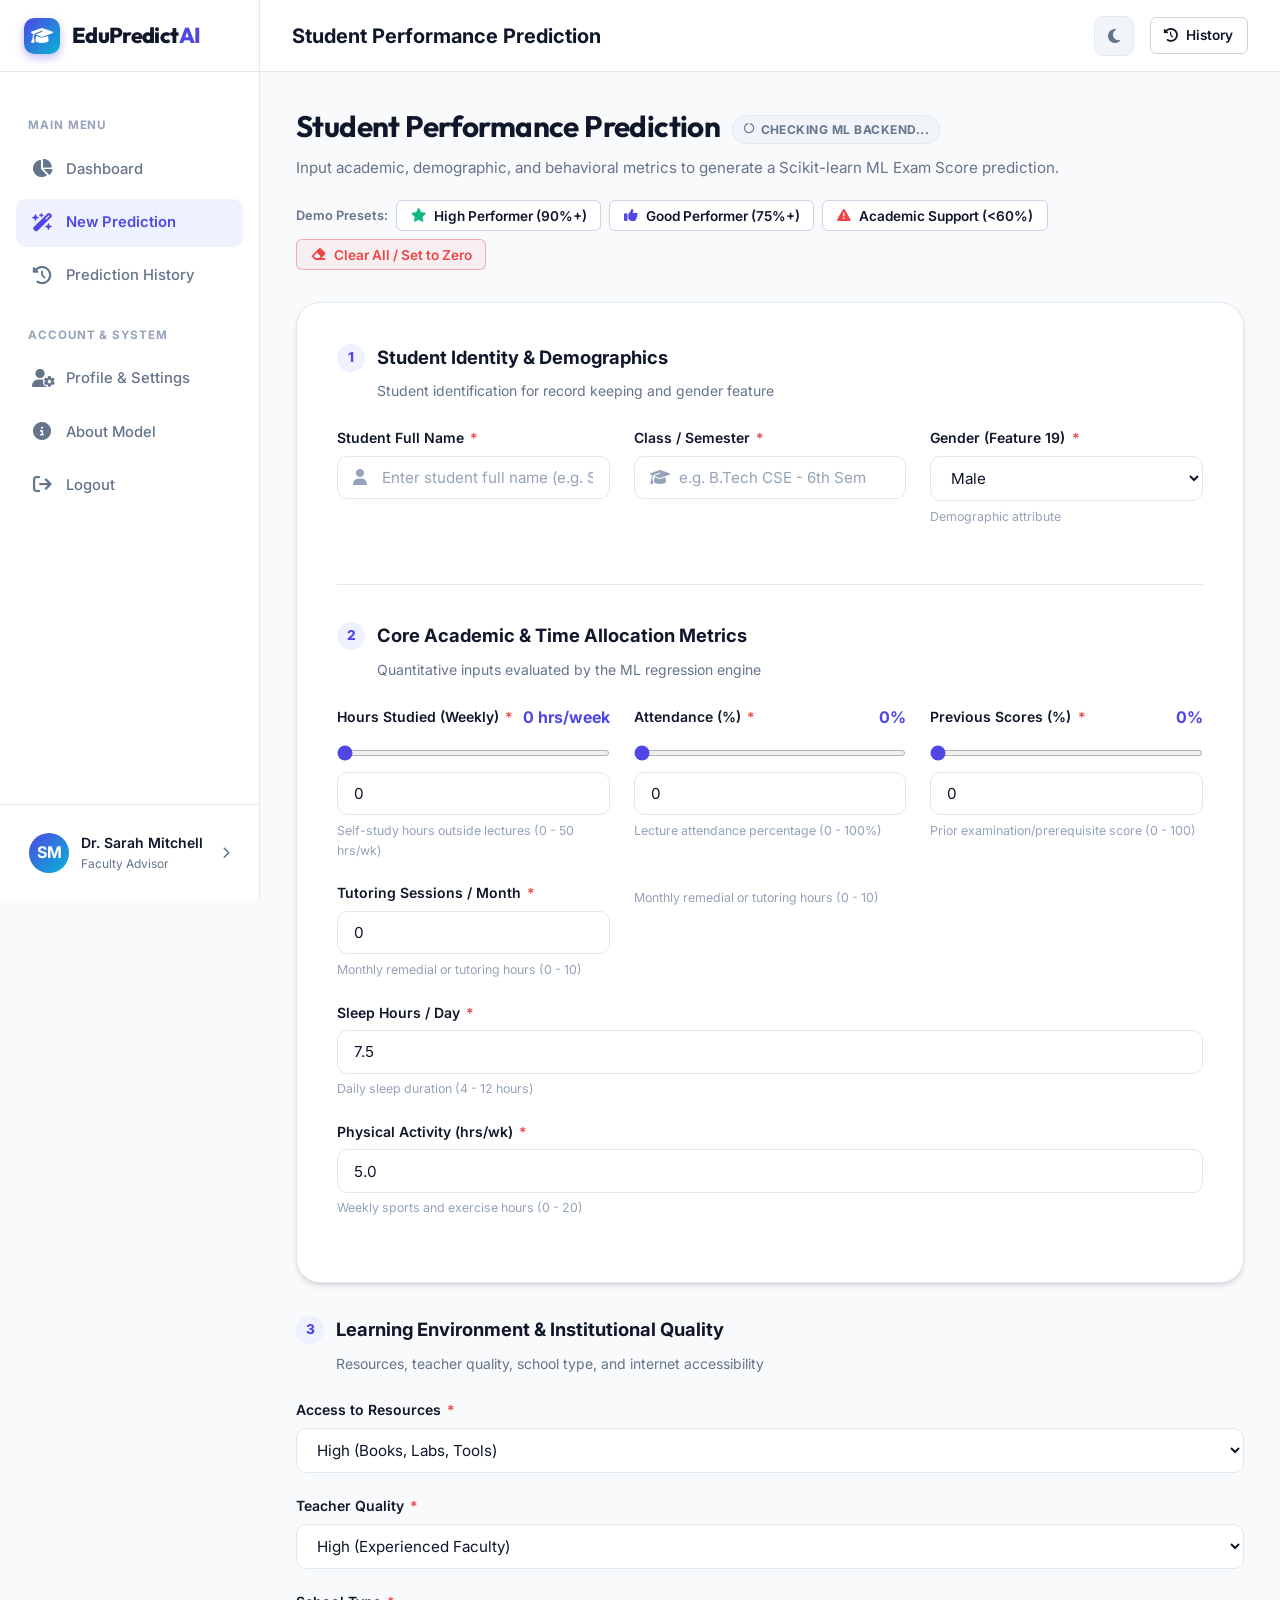
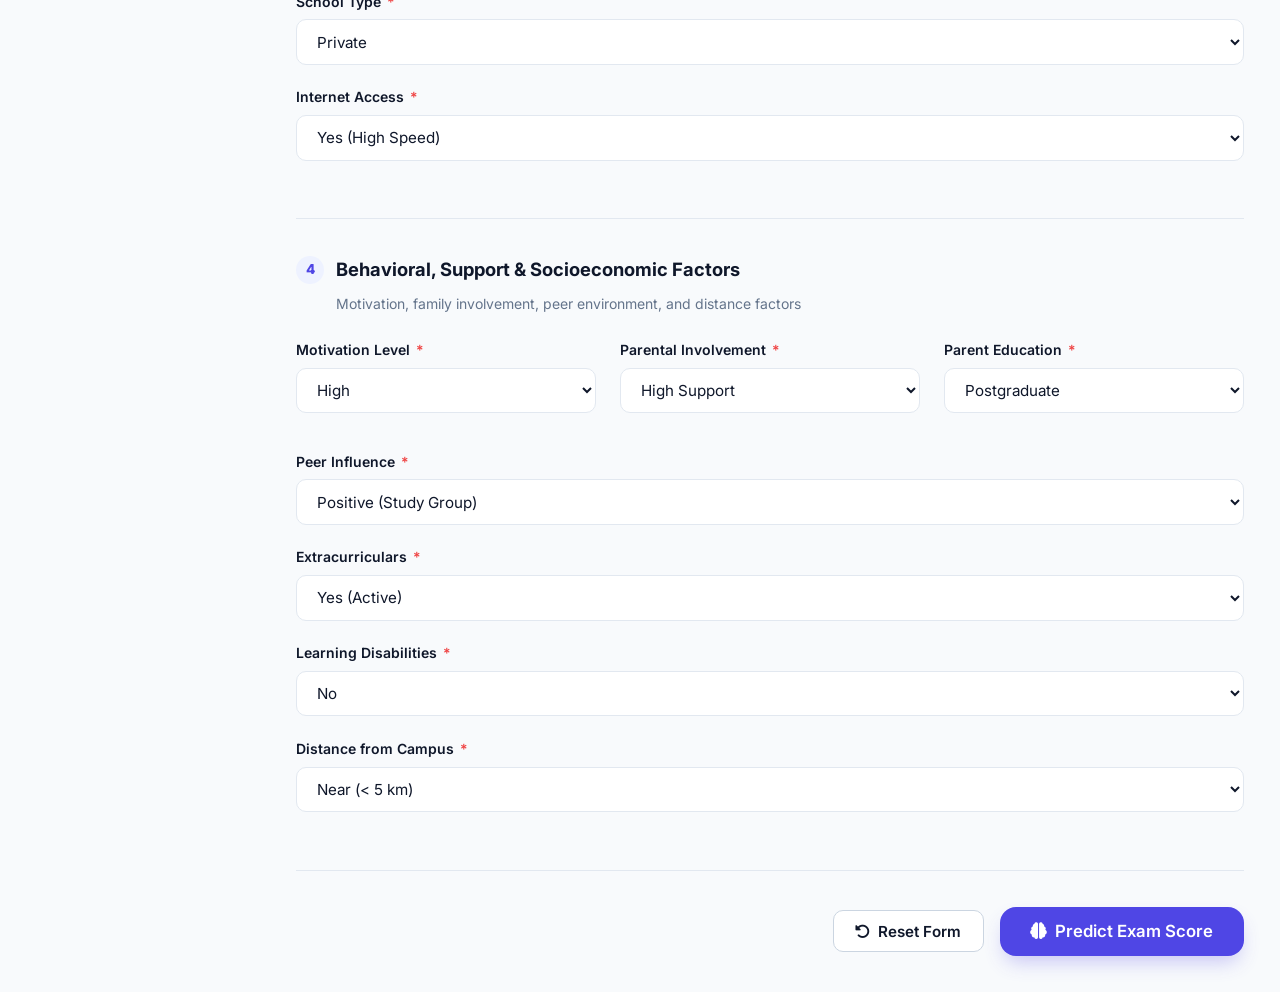
==== commit 431512ad: "Remove family income from UI and enforce 3-trial limit on guest demo mode with login prompt" ====
--- a/predict.html
+++ b/predict.html
@@ -125,6 +125,26 @@
           </div>
         </div>
 
+        <!-- Demo Mode Status Alert Banner (Shown only for guest demo users) -->
+        <div id="demoTrialsBanner" class="card" style="display: none; background: rgba(79, 70, 229, 0.06); border: 1px solid rgba(79, 70, 229, 0.25); padding: 0.85rem 1.25rem; margin-bottom: 1.5rem; border-radius: var(--radius-md); display: none; align-items: center; justify-content: space-between; flex-wrap: wrap; gap: 0.75rem;">
+          <div style="display: flex; align-items: center; gap: 0.75rem;">
+            <div style="width: 36px; height: 36px; border-radius: 50%; background: var(--primary-light); color: var(--primary); display: flex; align-items: center; justify-content: center; font-size: 1rem;">
+              <i class="fa-solid fa-wand-magic-sparkles"></i>
+            </div>
+            <div>
+              <div style="font-weight: 700; font-size: 0.9rem; color: var(--text-main);" id="demoTrialsTitle">
+                Demo Guest Evaluation Session
+              </div>
+              <div style="font-size: 0.8rem; color: var(--text-muted);" id="demoTrialsSubtitle">
+                You have <strong><span id="demoTrialsLeft">3</span> of 3</strong> free demo predictions remaining.
+              </div>
+            </div>
+          </div>
+          <a href="login.html" class="btn btn-primary btn-sm" style="font-weight: 600;">
+            <i class="fa-solid fa-right-to-bracket"></i> Login for Unlimited Access
+          </a>
+        </div>
+
         <!-- 19-Feature Prediction Form -->
         <div class="prediction-form-card">
           <form id="predictionForm" novalidate>
@@ -300,7 +320,7 @@
               </div>
               <div class="section-block-subtitle">Motivation, family involvement, peer environment, and distance factors</div>
 
-              <div class="form-grid-4">
+              <div class="form-grid-3">
                 <!-- 8. Motivation Level -->
                 <div class="form-group">
                   <label for="Motivation_Level" class="form-label">Motivation Level <span class="required">*</span></label>
@@ -328,16 +348,6 @@
                     <option value="Postgraduate" selected>Postgraduate</option>
                     <option value="College">College</option>
                     <option value="High School">High School</option>
-                  </select>
-                </div>
-
-                <!-- 11. Family Income -->
-                <div class="form-group">
-                  <label for="Family_Income" class="form-label">Family Income <span class="required">*</span></label>
-                  <select id="Family_Income" class="form-control" required>
-                    <option value="High">High</option>
-                    <option value="Medium" selected>Medium</option>
-                    <option value="Low">Low</option>
                   </select>
                 </div>
               </div>
@@ -425,10 +435,34 @@
     </ul>
   </div>
 
+  <!-- Demo Trial Limit Modal -->
+  <div class="modal-overlay" id="demoLimitModal">
+    <div class="modal-dialog" style="max-width: 480px; text-align: center; padding: 2.25rem;">
+      <div style="width: 70px; height: 70px; border-radius: 50%; background: #fee2e2; color: #dc2626; display: flex; align-items: center; justify-content: center; font-size: 2rem; margin: 0 auto 1.25rem; box-shadow: 0 4px 12px rgba(220, 38, 38, 0.15);">
+        <i class="fa-solid fa-lock"></i>
+      </div>
+      <h3 style="font-size: 1.45rem; font-weight: 800; color: var(--text-main); margin-bottom: 0.75rem;">
+        Demo Trials Ended (3/3 Used)
+      </h3>
+      <p style="color: var(--text-muted); font-size: 0.95rem; line-height: 1.55; margin-bottom: 1.75rem;">
+        You have used all <strong>3 free guest demo predictions</strong>. To continue making unlimited AI student predictions, saving records to your dashboard, and accessing history, please log in or create your account.
+      </p>
+
+      <div style="display: flex; flex-direction: column; gap: 0.85rem;">
+        <a href="login.html" class="btn btn-primary btn-lg btn-block" style="display: flex; align-items: center; justify-content: center; gap: 0.6rem; font-weight: 700;">
+          <i class="fa-solid fa-right-to-bracket"></i> Login to Your Account
+        </a>
+        <a href="register.html" class="btn btn-secondary btn-lg btn-block" style="display: flex; align-items: center; justify-content: center; gap: 0.6rem; border-color: var(--primary); color: var(--primary); font-weight: 700; background: var(--primary-light);">
+          <i class="fa-solid fa-user-plus"></i> Create Free Account
+        </a>
+      </div>
+    </div>
+  </div>
+
   <!-- Scripts -->
-  <script src="js/api.js?v=2.2"></script>
-  <script src="js/auth.js?v=2.2"></script>
-  <script src="js/app.js?v=2.2"></script>
-  <script src="js/prediction.js?v=2.2"></script>
+  <script src="js/api.js?v=2.3"></script>
+  <script src="js/auth.js?v=2.3"></script>
+  <script src="js/app.js?v=2.3"></script>
+  <script src="js/prediction.js?v=2.3"></script>
 </body>
 </html>
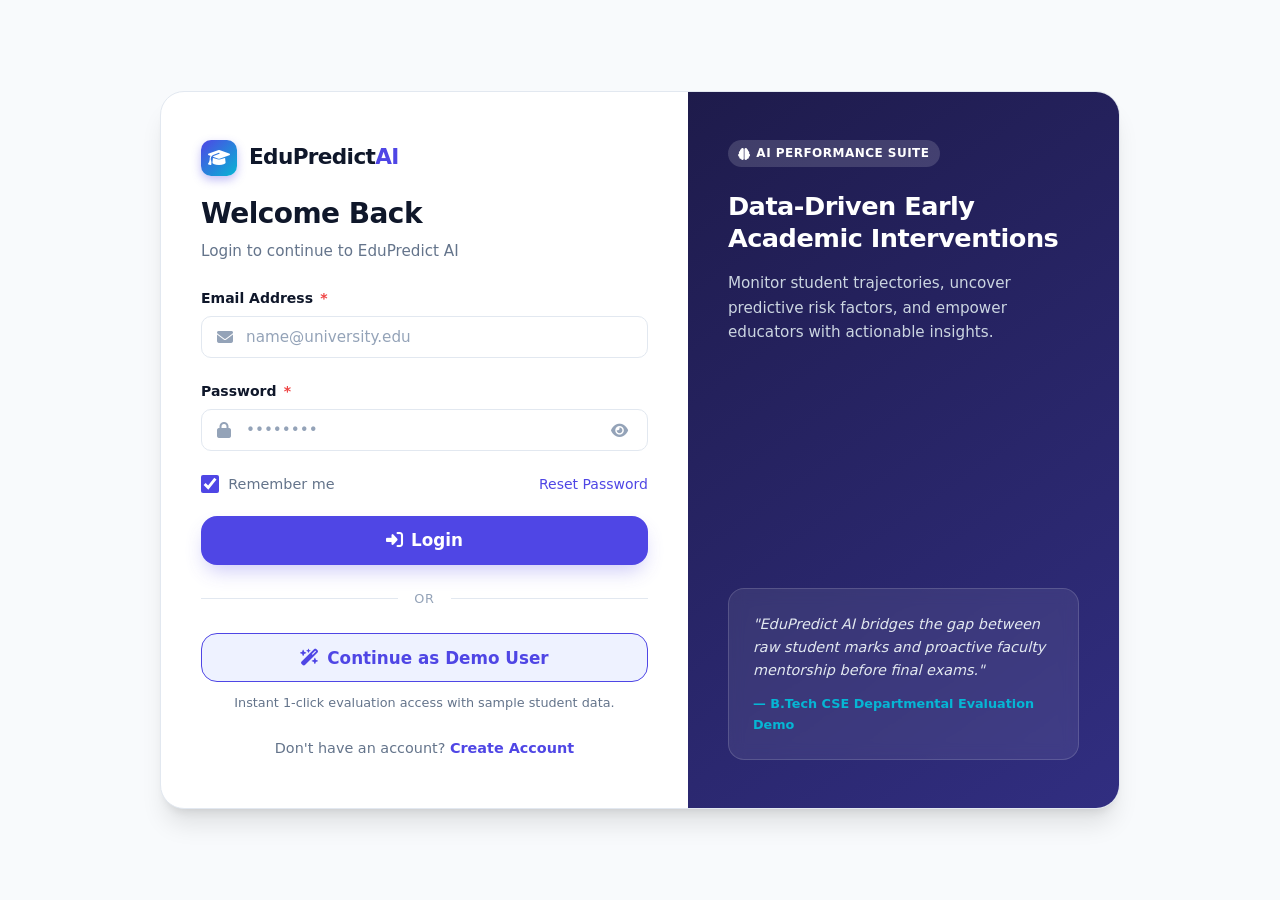
==== commit 7de0835e: "Remove free trial limits and trial banners - unrestricted access restored" ====
--- a/predict.html
+++ b/predict.html
@@ -125,26 +125,6 @@
           </div>
         </div>
 
-        <!-- Demo Mode Status Alert Banner (Shown only for guest demo users) -->
-        <div id="demoTrialsBanner" class="card" style="display: none; background: rgba(79, 70, 229, 0.06); border: 1px solid rgba(79, 70, 229, 0.25); padding: 0.85rem 1.25rem; margin-bottom: 1.5rem; border-radius: var(--radius-md); display: none; align-items: center; justify-content: space-between; flex-wrap: wrap; gap: 0.75rem;">
-          <div style="display: flex; align-items: center; gap: 0.75rem;">
-            <div style="width: 36px; height: 36px; border-radius: 50%; background: var(--primary-light); color: var(--primary); display: flex; align-items: center; justify-content: center; font-size: 1rem;">
-              <i class="fa-solid fa-wand-magic-sparkles"></i>
-            </div>
-            <div>
-              <div style="font-weight: 700; font-size: 0.9rem; color: var(--text-main);" id="demoTrialsTitle">
-                Demo Guest Evaluation Session
-              </div>
-              <div style="font-size: 0.8rem; color: var(--text-muted);" id="demoTrialsSubtitle">
-                You have <strong><span id="demoTrialsLeft">3</span> of 3</strong> free demo predictions remaining.
-              </div>
-            </div>
-          </div>
-          <a href="login.html" class="btn btn-primary btn-sm" style="font-weight: 600;">
-            <i class="fa-solid fa-right-to-bracket"></i> Login for Unlimited Access
-          </a>
-        </div>
-
         <!-- 19-Feature Prediction Form -->
         <div class="prediction-form-card">
           <form id="predictionForm" novalidate>
@@ -435,34 +415,10 @@
     </ul>
   </div>
 
-  <!-- Demo Trial Limit Modal -->
-  <div class="modal-overlay" id="demoLimitModal">
-    <div class="modal-dialog" style="max-width: 480px; text-align: center; padding: 2.25rem;">
-      <div style="width: 70px; height: 70px; border-radius: 50%; background: #fee2e2; color: #dc2626; display: flex; align-items: center; justify-content: center; font-size: 2rem; margin: 0 auto 1.25rem; box-shadow: 0 4px 12px rgba(220, 38, 38, 0.15);">
-        <i class="fa-solid fa-lock"></i>
-      </div>
-      <h3 style="font-size: 1.45rem; font-weight: 800; color: var(--text-main); margin-bottom: 0.75rem;">
-        Demo Trials Ended (3/3 Used)
-      </h3>
-      <p style="color: var(--text-muted); font-size: 0.95rem; line-height: 1.55; margin-bottom: 1.75rem;">
-        You have used all <strong>3 free guest demo predictions</strong>. To continue making unlimited AI student predictions, saving records to your dashboard, and accessing history, please log in or create your account.
-      </p>
-
-      <div style="display: flex; flex-direction: column; gap: 0.85rem;">
-        <a href="login.html" class="btn btn-primary btn-lg btn-block" style="display: flex; align-items: center; justify-content: center; gap: 0.6rem; font-weight: 700;">
-          <i class="fa-solid fa-right-to-bracket"></i> Login to Your Account
-        </a>
-        <a href="register.html" class="btn btn-secondary btn-lg btn-block" style="display: flex; align-items: center; justify-content: center; gap: 0.6rem; border-color: var(--primary); color: var(--primary); font-weight: 700; background: var(--primary-light);">
-          <i class="fa-solid fa-user-plus"></i> Create Free Account
-        </a>
-      </div>
-    </div>
-  </div>
-
   <!-- Scripts -->
-  <script src="js/api.js?v=2.3"></script>
-  <script src="js/auth.js?v=2.3"></script>
-  <script src="js/app.js?v=2.3"></script>
-  <script src="js/prediction.js?v=2.3"></script>
+  <script src="js/api.js?v=2.4"></script>
+  <script src="js/auth.js?v=2.4"></script>
+  <script src="js/app.js?v=2.4"></script>
+  <script src="js/prediction.js?v=2.4"></script>
 </body>
 </html>
